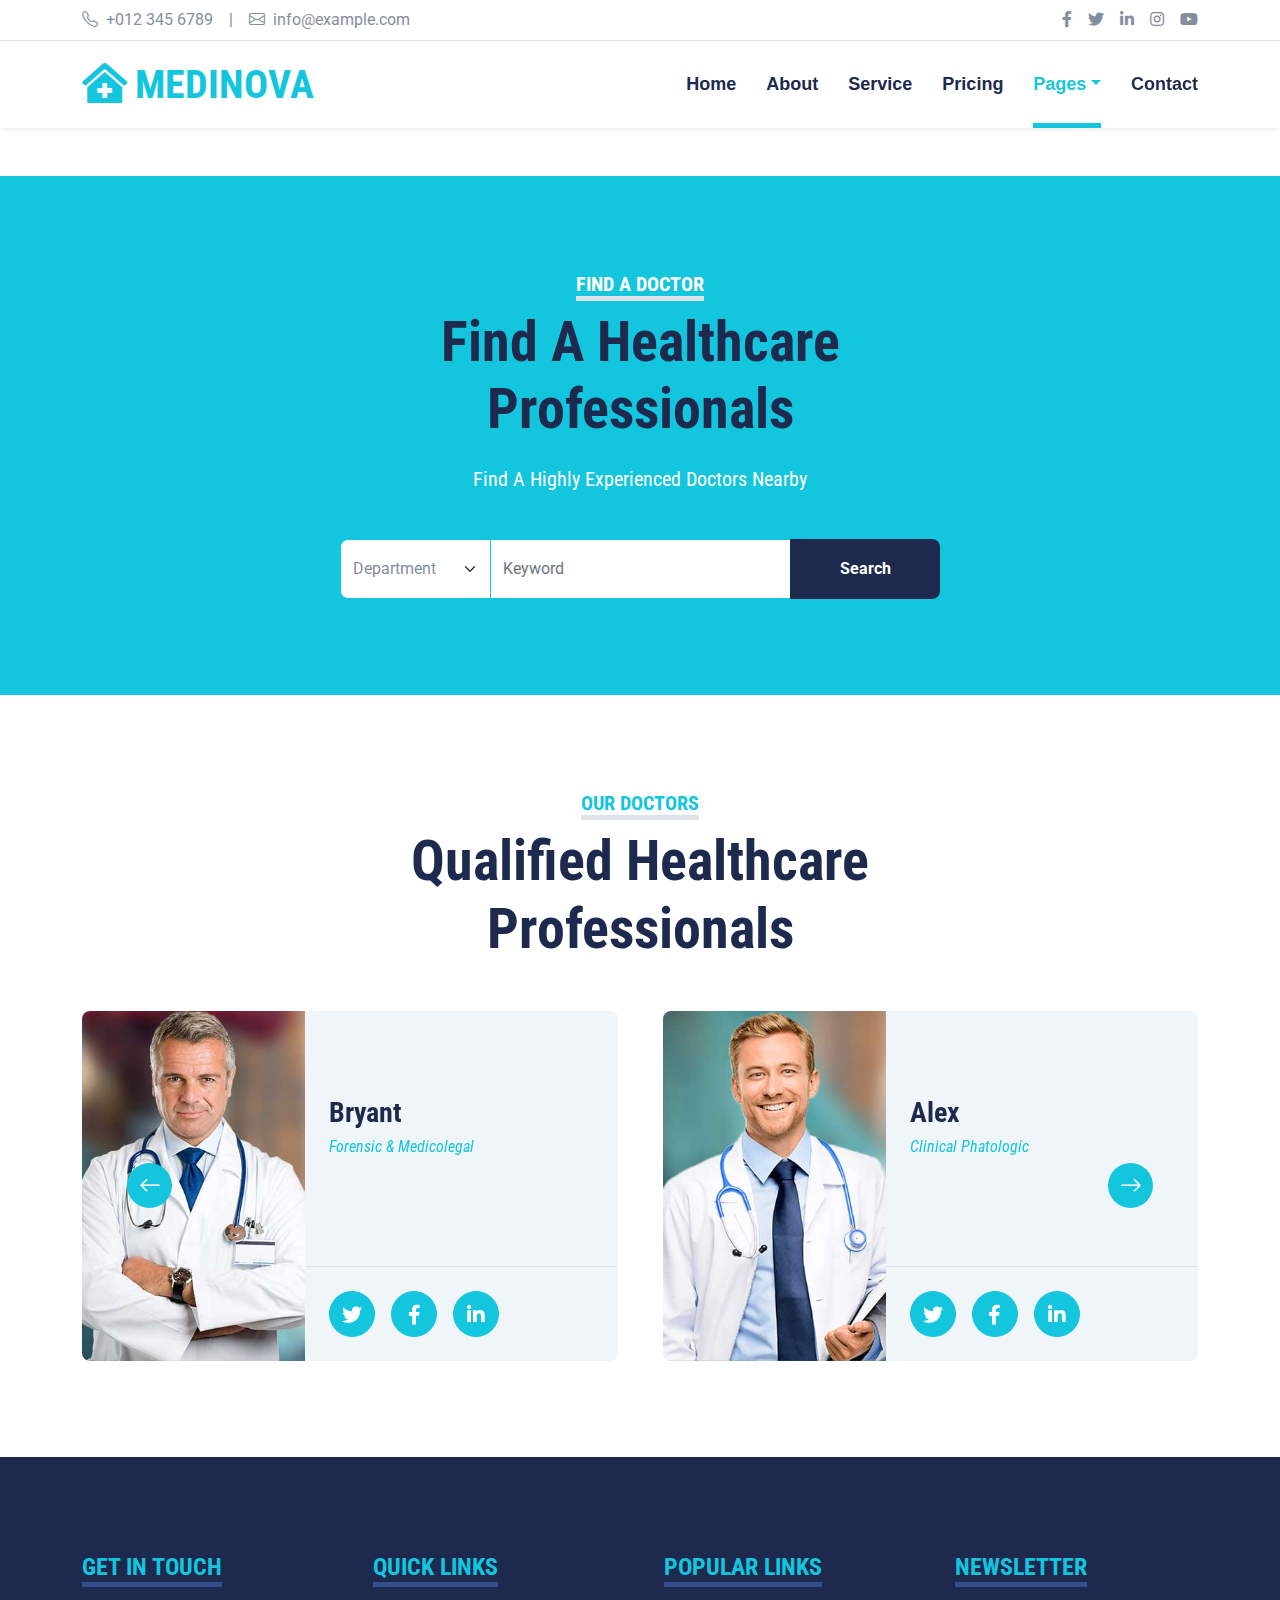
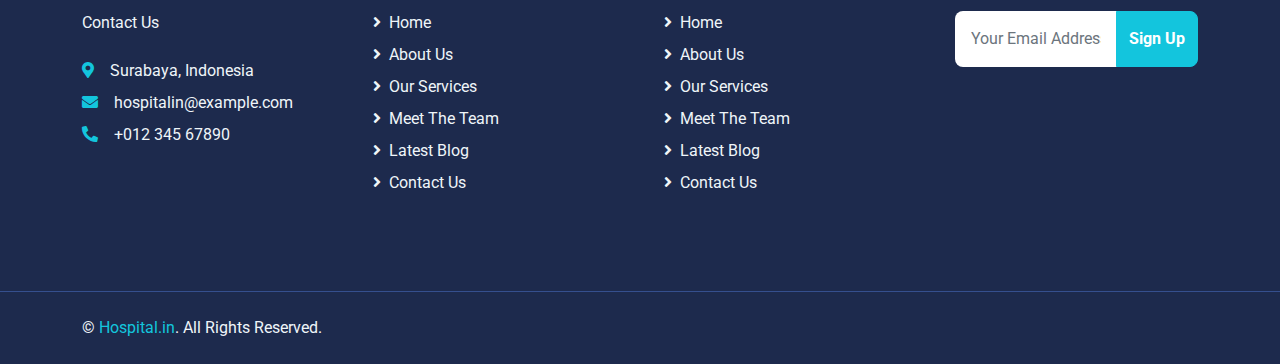
==== search.html @ 18b2effd "Commit" ====
<!DOCTYPE html>
<html lang="en">

<head>
    <meta charset="utf-8">
    <title>Hospital.in</title>
    <meta content="width=device-width, initial-scale=1.0" name="viewport">
    <meta content="Free HTML Templates" name="keywords">
    <meta content="Free HTML Templates" name="description">

    <!-- Favicon -->
    <link href="img/favicon.ico" rel="icon">

    <!-- Google Web Fonts -->
    <link rel="preconnect" href="https://fonts.gstatic.com">
    <link href="https://fonts.googleapis.com/css2?family=Roboto+Condensed:wght@400;700&family=Roboto:wght@400;700&display=swap" rel="stylesheet">  

    <!-- Icon Font Stylesheet -->
    <link href="https://cdnjs.cloudflare.com/ajax/libs/font-awesome/5.15.0/css/all.min.css" rel="stylesheet">
    <link href="https://cdn.jsdelivr.net/npm/bootstrap-icons@1.4.1/font/bootstrap-icons.css" rel="stylesheet">

    <!-- Libraries Stylesheet -->
    <link href="lib/owlcarousel/assets/owl.carousel.min.css" rel="stylesheet">
    <link href="lib/tempusdominus/css/tempusdominus-bootstrap-4.min.css" rel="stylesheet" />

    <!-- Customized Bootstrap Stylesheet -->
    <link href="css/bootstrap.min.css" rel="stylesheet">

    <!-- Template Stylesheet -->
    <link href="css/style.css" rel="stylesheet">
</head>

<body>
    <!-- Topbar Start -->
    <div class="container-fluid py-2 border-bottom d-none d-lg-block">
        <div class="container">
            <div class="row">
                <div class="col-md-6 text-center text-lg-start mb-2 mb-lg-0">
                    <div class="d-inline-flex align-items-center">
                        <a class="text-decoration-none text-body pe-3" href=""><i class="bi bi-telephone me-2"></i>+012 345 6789</a>
                        <span class="text-body">|</span>
                        <a class="text-decoration-none text-body px-3" href=""><i class="bi bi-envelope me-2"></i>info@example.com</a>
                    </div>
                </div>
                <div class="col-md-6 text-center text-lg-end">
                    <div class="d-inline-flex align-items-center">
                        <a class="text-body px-2" href="https://facebook.com/freewebsitecode/">
                            <i class="fab fa-facebook-f"></i>
                        </a>
                        <a class="text-body px-2" href="https://freewebsitecode.com/">
                            <i class="fab fa-twitter"></i>
                        </a>
                        <a class="text-body px-2" href="https://freewebsitecode.com/">
                            <i class="fab fa-linkedin-in"></i>
                        </a>
                        <a class="text-body px-2" href="https://freewebsitecode.com/">
                            <i class="fab fa-instagram"></i>
                        </a>
                        <a class="text-body ps-2" href="https://youtube.com/freewebsitecode/">
                            <i class="fab fa-youtube"></i>
                        </a>
                    </div>
                </div>
            </div>
        </div>
    </div>
    <!-- Topbar End -->


    <!-- Navbar Start -->
    <div class="container-fluid sticky-top bg-white shadow-sm mb-5">
        <div class="container">
            <nav class="navbar navbar-expand-lg bg-white navbar-light py-3 py-lg-0">
                <a href="index.html" class="navbar-brand">
                    <h1 class="m-0 text-uppercase text-primary"><i class="fa fa-clinic-medical me-2"></i>Medinova</h1>
                </a>
                <button class="navbar-toggler" type="button" data-bs-toggle="collapse" data-bs-target="#navbarCollapse">
                    <span class="navbar-toggler-icon"></span>
                </button>
                <div class="collapse navbar-collapse" id="navbarCollapse">
                    <div class="navbar-nav ms-auto py-0">
                        <a href="index.html" class="nav-item nav-link">Home</a>
                        <a href="about.html" class="nav-item nav-link">About</a>
                        <a href="service.html" class="nav-item nav-link">Service</a>
                        <a href="price.html" class="nav-item nav-link">Pricing</a>
                        <div class="nav-item dropdown">
                            <a href="#" class="nav-link dropdown-toggle active" data-bs-toggle="dropdown">Pages</a>
                            <div class="dropdown-menu m-0">
                                <a href="blog.html" class="dropdown-item">Blog Grid</a>
                                <a href="detail.html" class="dropdown-item">Blog Detail</a>
                                <a href="team.html" class="dropdown-item">The Team</a>
                                <a href="testimonial.html" class="dropdown-item">Testimonial</a>
                                <a href="appointment.html" class="dropdown-item">Appointment</a>
                                <a href="search.html" class="dropdown-item active">Search</a>
                            </div>
                        </div>
                        <a href="contact.html" class="nav-item nav-link">Contact</a>
                    </div>
                </div>
            </nav>
        </div>
    </div>
    <!-- Navbar End -->


    <!-- Search Start -->
    <div class="container-fluid bg-primary my-5 py-5">
        <div class="container py-5">
            <div class="text-center mx-auto mb-5" style="max-width: 500px;">
                <h5 class="d-inline-block text-white text-uppercase border-bottom border-5">Find A Doctor</h5>
                <h1 class="display-4 mb-4">Find A Healthcare Professionals</h1>
                <h5 class="text-white fw-normal">Find A Highly Experienced Doctors Nearby</h5>
            </div>
            <div class="mx-auto" style="width: 100%; max-width: 600px;">
                <div class="input-group">
                    <select class="form-select border-primary w-25" style="height: 60px;">
                        <option selected>Department</option>
                        <option value="1">Department 1</option>
                        <option value="2">Department 2</option>
                        <option value="3">Department 3</option>
                    </select>
                    <input type="text" class="form-control border-primary w-50" placeholder="Keyword">
                    <button class="btn btn-dark border-0 w-25">Search</button>
                </div>
            </div>
        </div>
    </div>
    <!-- Search End -->


    <!-- Search Result Start -->
    <div class="container-fluid py-5">
        <div class="container">
            <div class="text-center mx-auto mb-5" style="max-width: 500px;">
                <h5 class="d-inline-block text-primary text-uppercase border-bottom border-5">Our Doctors</h5>
                <h1 class="display-4">Qualified Healthcare Professionals</h1>
            </div>
            <div class="owl-carousel team-carousel position-relative">
                <div class="team-item">
                    <div class="row g-0 bg-light rounded overflow-hidden">
                        <div class="col-12 col-sm-5 h-100">
                            <img class="img-fluid h-100" src="img/team-1.jpg" style="object-fit: cover;">
                        </div>
                        <div class="col-12 col-sm-7 h-100 d-flex flex-column">
                            <div class="mt-auto p-4">
                                <h3>Bryant</h3>
                                <h6 class="fw-normal fst-italic text-primary mb-4">Forensic & Medicolegal</h6>
                            </div>
                            <div class="d-flex mt-auto border-top p-4">
                                <a class="btn btn-lg btn-primary btn-lg-square rounded-circle me-3" href="#"><i class="fab fa-twitter"></i></a>
                                <a class="btn btn-lg btn-primary btn-lg-square rounded-circle me-3" href="#"><i class="fab fa-facebook-f"></i></a>
                                <a class="btn btn-lg btn-primary btn-lg-square rounded-circle" href="#"><i class="fab fa-linkedin-in"></i></a>
                            </div>
                        </div>
                    </div>
                </div>
                <div class="team-item">
                    <div class="row g-0 bg-light rounded overflow-hidden">
                        <div class="col-12 col-sm-5 h-100">
                            <img class="img-fluid h-100" src="img/team-2.jpg" style="object-fit: cover;">
                        </div>
                        <div class="col-12 col-sm-7 h-100 d-flex flex-column">
                            <div class="mt-auto p-4">
                                <h3>Alex</h3>
                                <h6 class="fw-normal fst-italic text-primary mb-4">	Clinical Phatologic</h6>
                            </div>
                            <div class="d-flex mt-auto border-top p-4">
                                <a class="btn btn-lg btn-primary btn-lg-square rounded-circle me-3" href="#"><i class="fab fa-twitter"></i></a>
                                <a class="btn btn-lg btn-primary btn-lg-square rounded-circle me-3" href="#"><i class="fab fa-facebook-f"></i></a>
                                <a class="btn btn-lg btn-primary btn-lg-square rounded-circle" href="#"><i class="fab fa-linkedin-in"></i></a>
                            </div>
                        </div>
                    </div>
                </div>
                <div class="team-item">
                    <div class="row g-0 bg-light rounded overflow-hidden">
                        <div class="col-12 col-sm-5 h-100">
                            <img class="img-fluid h-100" src="img/team-3.jpg" style="object-fit: cover;">
                        </div>
                        <div class="col-12 col-sm-7 h-100 d-flex flex-column">
                            <div class="mt-auto p-4">
                                <h3>Maya</h3>
                                <h6 class="fw-normal fst-italic text-primary mb-4">Cardiology Specialist</h6>
                            </div>
                            <div class="d-flex mt-auto border-top p-4">
                                <a class="btn btn-lg btn-primary btn-lg-square rounded-circle me-3" href="#"><i class="fab fa-twitter"></i></a>
                                <a class="btn btn-lg btn-primary btn-lg-square rounded-circle me-3" href="#"><i class="fab fa-facebook-f"></i></a>
                                <a class="btn btn-lg btn-primary btn-lg-square rounded-circle" href="#"><i class="fab fa-linkedin-in"></i></a>
                            </div>
                        </div>
                    </div>
                </div>
            </div>
        </div>
    </div>
    <!-- Team End -->


    <!-- Footer Start -->
    <div class="container-fluid bg-dark text-light mt-5 py-5">
        <div class="container py-5">
            <div class="row g-5">
                <div class="col-lg-3 col-md-6">
                    <h4 class="d-inline-block text-primary text-uppercase border-bottom border-5 border-secondary mb-4">Get In Touch</h4>
                    <p class="mb-4">Contact Us</p>
                    <p class="mb-2"><i class="fa fa-map-marker-alt text-primary me-3"></i>Surabaya, Indonesia</p>
                    <p class="mb-2"><i class="fa fa-envelope text-primary me-3"></i>hospitalin@example.com</p>
                    <p class="mb-0"><i class="fa fa-phone-alt text-primary me-3"></i>+012 345 67890</p>
                </div>
                <div class="col-lg-3 col-md-6">
                    <h4 class="d-inline-block text-primary text-uppercase border-bottom border-5 border-secondary mb-4">Quick Links</h4>
                    <div class="d-flex flex-column justify-content-start">
                        <a class="text-light mb-2" href="#"><i class="fa fa-angle-right me-2"></i>Home</a>
                        <a class="text-light mb-2" href="#"><i class="fa fa-angle-right me-2"></i>About Us</a>
                        <a class="text-light mb-2" href="#"><i class="fa fa-angle-right me-2"></i>Our Services</a>
                        <a class="text-light mb-2" href="#"><i class="fa fa-angle-right me-2"></i>Meet The Team</a>
                        <a class="text-light mb-2" href="#"><i class="fa fa-angle-right me-2"></i>Latest Blog</a>
                        <a class="text-light" href="#"><i class="fa fa-angle-right me-2"></i>Contact Us</a>
                    </div>
                </div>
                <div class="col-lg-3 col-md-6">
                    <h4 class="d-inline-block text-primary text-uppercase border-bottom border-5 border-secondary mb-4">Popular Links</h4>
                    <div class="d-flex flex-column justify-content-start">
                        <a class="text-light mb-2" href="#"><i class="fa fa-angle-right me-2"></i>Home</a>
                        <a class="text-light mb-2" href="#"><i class="fa fa-angle-right me-2"></i>About Us</a>
                        <a class="text-light mb-2" href="#"><i class="fa fa-angle-right me-2"></i>Our Services</a>
                        <a class="text-light mb-2" href="#"><i class="fa fa-angle-right me-2"></i>Meet The Team</a>
                        <a class="text-light mb-2" href="#"><i class="fa fa-angle-right me-2"></i>Latest Blog</a>
                        <a class="text-light" href="#"><i class="fa fa-angle-right me-2"></i>Contact Us</a>
                    </div>
                </div>
                <div class="col-lg-3 col-md-6">
                    <h4 class="d-inline-block text-primary text-uppercase border-bottom border-5 border-secondary mb-4">Newsletter</h4>
                    <form action="">
                        <div class="input-group">
                            <input type="text" class="form-control p-3 border-0" placeholder="Your Email Address">
                            <button class="btn btn-primary">Sign Up</button>
                        </div>
                    </form>
                </div>
            </div>
        </div>
    </div>
    <div class="container-fluid bg-dark text-light border-top border-secondary py-4">
        <div class="container">
            <div class="row g-5">
                <div class="col-md-6 text-center text-md-start">
                    <p class="mb-md-0">&copy; <a class="text-primary" href="#">Hospital.in</a>. All Rights Reserved.</p>
                </div>
            </div>
        </div>
    </div>
    <!-- Footer End -->


    <!-- Back to Top -->
    <a href="#" class="btn btn-lg btn-primary btn-lg-square back-to-top"><i class="bi bi-arrow-up"></i></a>


    <!-- JavaScript Libraries -->
    <script src="https://code.jquery.com/jquery-3.4.1.min.js"></script>
    <script src="https://cdn.jsdelivr.net/npm/bootstrap@5.0.0/dist/js/bootstrap.bundle.min.js"></script>
    <script src="lib/easing/easing.min.js"></script>
    <script src="lib/waypoints/waypoints.min.js"></script>
    <script src="lib/owlcarousel/owl.carousel.min.js"></script>
    <script src="lib/tempusdominus/js/moment.min.js"></script>
    <script src="lib/tempusdominus/js/moment-timezone.min.js"></script>
    <script src="lib/tempusdominus/js/tempusdominus-bootstrap-4.min.js"></script>

    <!-- Template Javascript -->
    <script src="js/main.js"></script>
</body>

</html>
---- css/style.css ----
/********** Template CSS **********/
:root {
    --primary: #13C5DD;
    --secondary: #354F8E;
    --light: #EFF5F9;
    --dark: #1D2A4D;
}

.btn {
    font-weight: 700;
    transition: .5s;
}

.btn:hover {
    -webkit-box-shadow: 0 8px 6px -6px #555555;
    -moz-box-shadow: 0 8px 6px -6px #555555;
    box-shadow: 0 8px 6px -6px #555555;
}

.btn-primary {
    color: #FFFFFF;
}

.btn-square {
    width: 36px;
    height: 36px;
}

.btn-sm-square {
    width: 28px;
    height: 28px;
}

.btn-lg-square {
    width: 46px;
    height: 46px;
}

.btn-square,
.btn-sm-square,
.btn-lg-square {
    padding-left: 0;
    padding-right: 0;
    text-align: center;
}

.back-to-top {
    position: fixed;
    display: none;
    right: 30px;
    bottom: 0;
    border-radius: 50% 50% 0 0;
    z-index: 99;
}

.navbar-light .navbar-nav .nav-link {
    font-family: 'Jost', sans-serif;
    position: relative;
    margin-left: 30px;
    padding: 30px 0;
    font-size: 18px;
    font-weight: 700;
    color: var(--dark);
    outline: none;
    transition: .5s;
}

.navbar-light .navbar-nav .nav-link:hover,
.navbar-light .navbar-nav .nav-link.active {
    color: var(--primary);
}

@media (min-width: 992px) {
    .navbar-light .navbar-nav .nav-link::before {
        position: absolute;
        content: "";
        width: 0;
        height: 5px;
        bottom: 0;
        left: 50%;
        background: var(--primary);
        transition: .5s;
    }

    .navbar-light .navbar-nav .nav-link:hover::before,
    .navbar-light .navbar-nav .nav-link.active::before {
        width: 100%;
        left: 0;
    }
}

@media (max-width: 991.98px) {
    .navbar-light .navbar-nav .nav-link  {
        margin-left: 0;
        padding: 10px 0;
    }
}

.hero-header {
    background: url(../img/hero.jpg) top right no-repeat;
    background-size: cover;
}

.service-item {
    position: relative;
    height: 350px;
    padding: 0 30px;
    transition: .5s;
}

.service-item .service-icon {
    width: 150px;
    height: 100px;
    display: flex;
    align-items: center;
    justify-content: center;
    background: var(--primary);
    border-radius: 50%;
    transform: rotate(-14deg);
}

.service-item .service-icon i {
    transform: rotate(15deg);
}

.service-item a.btn {
    position: absolute;
    width: 60px;
    bottom: -48px;
    left: 50%;
    margin-left: -30px;
    opacity: 0;
}

.service-item:hover a.btn {
    bottom: -24px;
    opacity: 1;
}

.price-carousel::after {
    position: absolute;
    content: "";
    width: 100%;
    height: 50%;
    bottom: 0;
    left: 0;
    background: var(--primary);
    border-radius: 8px 8px 50% 50%;
    z-index: -1;
}

.price-carousel .owl-nav {
    margin-top: 35px;
    width: 100%;
    text-align: center;
    display: flex;
    justify-content: center;
}

.price-carousel .owl-nav .owl-prev,
.price-carousel .owl-nav .owl-next{
    position: relative;
    margin: 0 5px;
    width: 45px;
    height: 45px;
    display: flex;
    align-items: center;
    justify-content: center;
    color: var(--primary);
    background: #FFFFFF;
    font-size: 22px;
    border-radius: 45px;
    transition: .5s;
}

.price-carousel .owl-nav .owl-prev:hover,
.price-carousel .owl-nav .owl-next:hover {
    color: var(--dark);
}

@media (min-width: 576px) {
    .team-item .row {
        height: 350px;
    }
}


.team-carousel .owl-nav {
    position: absolute;
    padding: 0 45px;
    width: 100%;
    height: 45px;
    top: calc(50% - 22.5px);
    left: 0;
    display: flex;
    justify-content: space-between;
}

.team-carousel .owl-nav .owl-prev,
.team-carousel .owl-nav .owl-next {
    position: relative;
    width: 45px;
    height: 45px;
    display: flex;
    align-items: center;
    justify-content: center;
    color: #FFFFFF;
    background: var(--primary);
    border-radius: 45px;
    font-size: 22px;
    transition: .5s;
}

.team-carousel .owl-nav .owl-prev:hover,
.team-carousel .owl-nav .owl-next:hover {
    background: var(--dark);
}

.testimonial-carousel .owl-dots {
    margin-top: 15px;
    display: flex;
    align-items: center;
    justify-content: center;
}

.testimonial-carousel .owl-dot {
    position: relative;
    display: inline-block;
    margin: 0 5px;
    width: 20px;
    height: 20px;
    background: var(--light);
    border: 2px solid var(--primary);
    border-radius: 20px;
    transition: .5s;
}

.testimonial-carousel .owl-dot.active {
    width: 40px;
    height: 40px;
    background: var(--primary);
}

.testimonial-carousel .owl-item img {
    width: 150px;
    height: 150px;
}
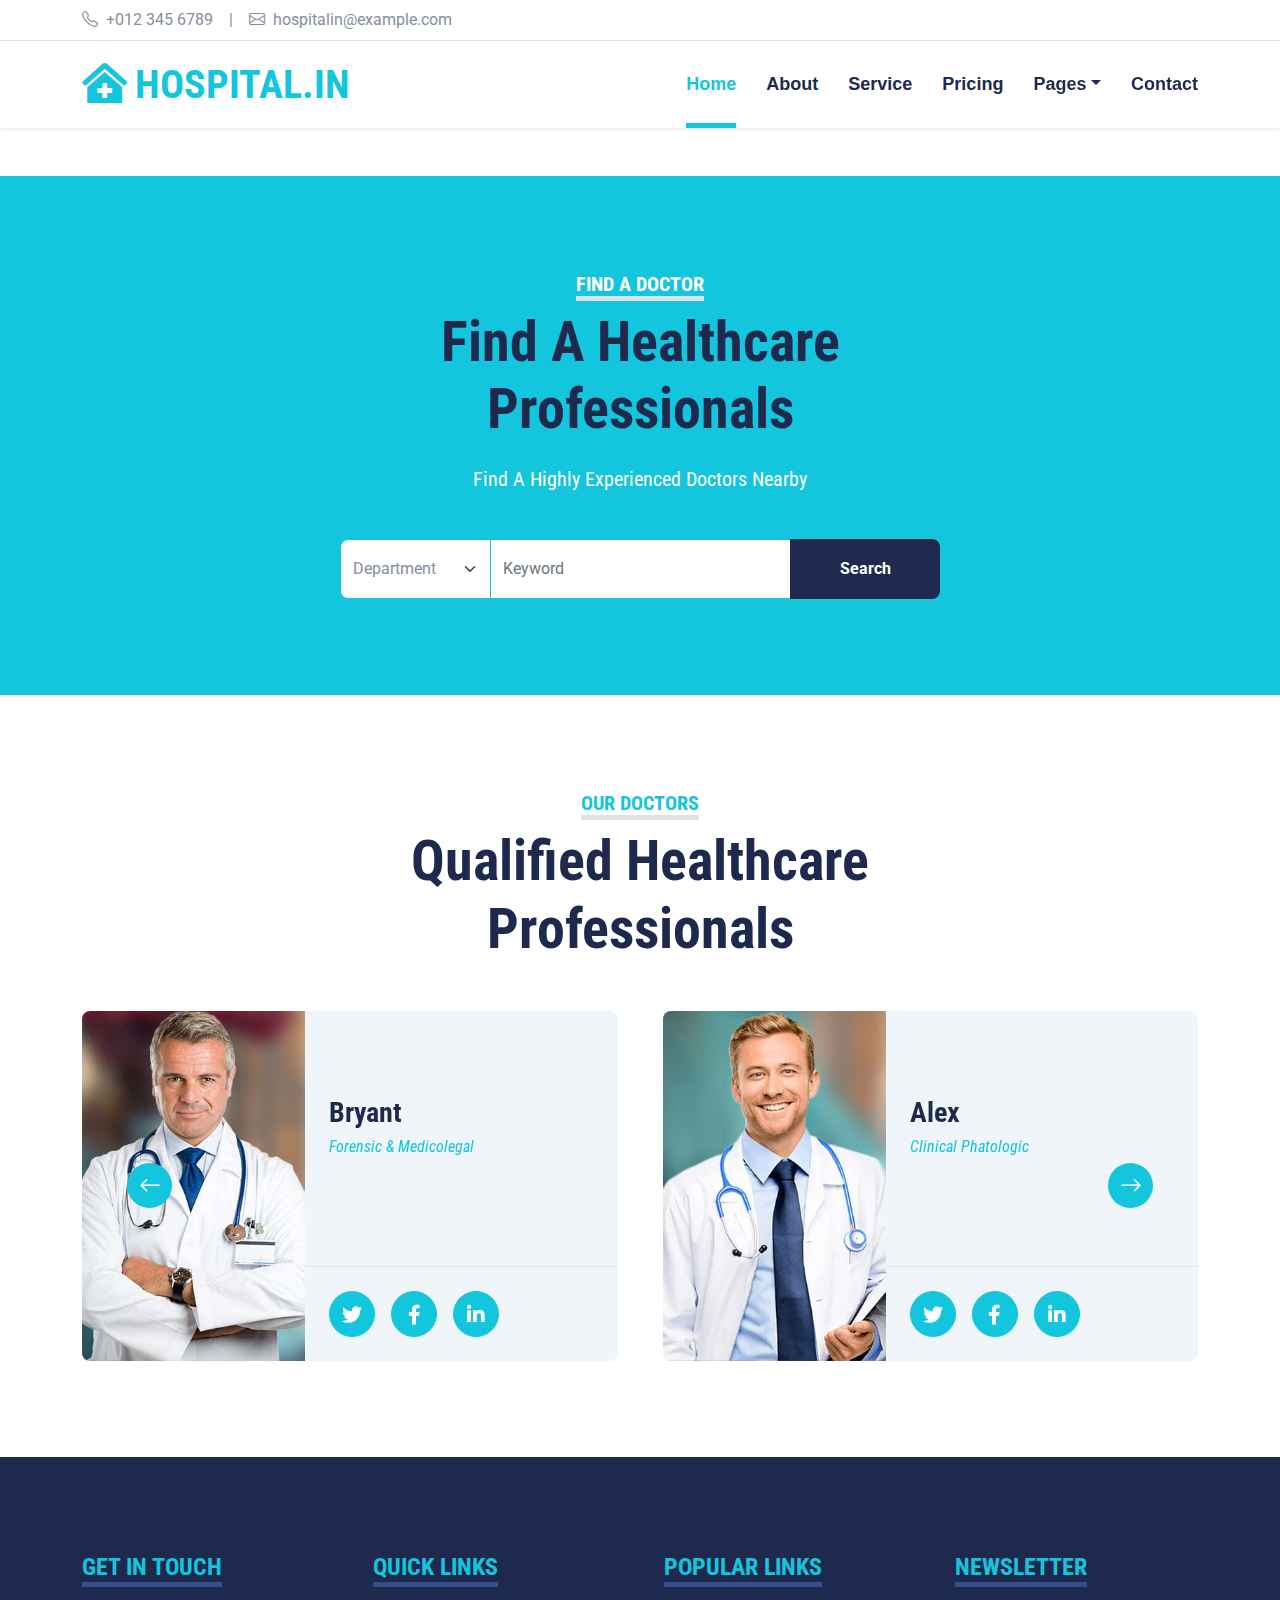
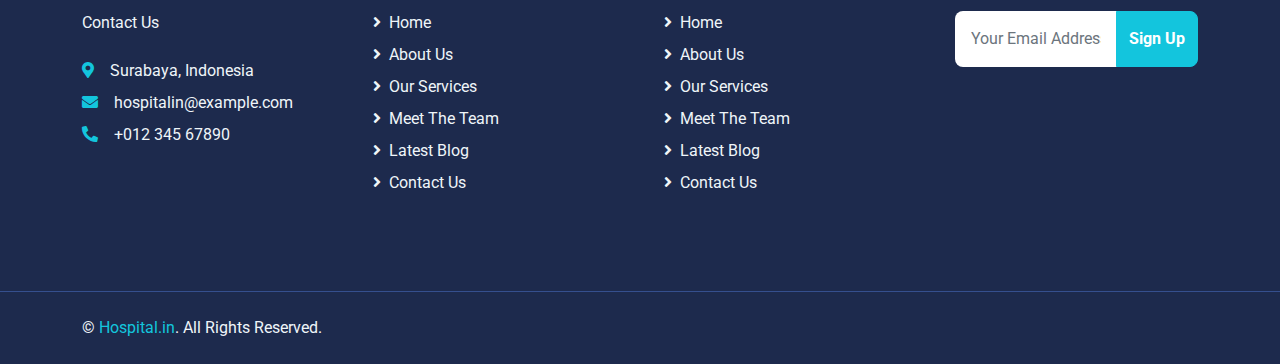
==== commit 84e0a450: "Commit" ====
--- a/search.html
+++ b/search.html
@@ -39,26 +39,7 @@
                     <div class="d-inline-flex align-items-center">
                         <a class="text-decoration-none text-body pe-3" href=""><i class="bi bi-telephone me-2"></i>+012 345 6789</a>
                         <span class="text-body">|</span>
-                        <a class="text-decoration-none text-body px-3" href=""><i class="bi bi-envelope me-2"></i>info@example.com</a>
-                    </div>
-                </div>
-                <div class="col-md-6 text-center text-lg-end">
-                    <div class="d-inline-flex align-items-center">
-                        <a class="text-body px-2" href="https://facebook.com/freewebsitecode/">
-                            <i class="fab fa-facebook-f"></i>
-                        </a>
-                        <a class="text-body px-2" href="https://freewebsitecode.com/">
-                            <i class="fab fa-twitter"></i>
-                        </a>
-                        <a class="text-body px-2" href="https://freewebsitecode.com/">
-                            <i class="fab fa-linkedin-in"></i>
-                        </a>
-                        <a class="text-body px-2" href="https://freewebsitecode.com/">
-                            <i class="fab fa-instagram"></i>
-                        </a>
-                        <a class="text-body ps-2" href="https://youtube.com/freewebsitecode/">
-                            <i class="fab fa-youtube"></i>
-                        </a>
+                        <a class="text-decoration-none text-body px-3" href=""><i class="bi bi-envelope me-2"></i>hospitalin@example.com</a>
                     </div>
                 </div>
             </div>
@@ -66,32 +47,31 @@
     </div>
     <!-- Topbar End -->
 
-
     <!-- Navbar Start -->
-    <div class="container-fluid sticky-top bg-white shadow-sm mb-5">
+    <div class="container-fluid sticky-top bg-white shadow-sm">
         <div class="container">
             <nav class="navbar navbar-expand-lg bg-white navbar-light py-3 py-lg-0">
                 <a href="index.html" class="navbar-brand">
-                    <h1 class="m-0 text-uppercase text-primary"><i class="fa fa-clinic-medical me-2"></i>Medinova</h1>
+                    <h1 class="m-0 text-uppercase text-primary"><i class="fa fa-clinic-medical me-2"></i>Hospital.in</h1>
                 </a>
                 <button class="navbar-toggler" type="button" data-bs-toggle="collapse" data-bs-target="#navbarCollapse">
                     <span class="navbar-toggler-icon"></span>
                 </button>
                 <div class="collapse navbar-collapse" id="navbarCollapse">
                     <div class="navbar-nav ms-auto py-0">
-                        <a href="index.html" class="nav-item nav-link">Home</a>
+                        <a href="index.html" class="nav-item nav-link active">Home</a>
                         <a href="about.html" class="nav-item nav-link">About</a>
                         <a href="service.html" class="nav-item nav-link">Service</a>
                         <a href="price.html" class="nav-item nav-link">Pricing</a>
                         <div class="nav-item dropdown">
-                            <a href="#" class="nav-link dropdown-toggle active" data-bs-toggle="dropdown">Pages</a>
+                            <a href="#" class="nav-link dropdown-toggle" data-bs-toggle="dropdown">Pages</a>
                             <div class="dropdown-menu m-0">
                                 <a href="blog.html" class="dropdown-item">Blog Grid</a>
                                 <a href="detail.html" class="dropdown-item">Blog Detail</a>
                                 <a href="team.html" class="dropdown-item">The Team</a>
                                 <a href="testimonial.html" class="dropdown-item">Testimonial</a>
                                 <a href="appointment.html" class="dropdown-item">Appointment</a>
-                                <a href="search.html" class="dropdown-item active">Search</a>
+                                <a href="search.html" class="dropdown-item">Search</a>
                             </div>
                         </div>
                         <a href="contact.html" class="nav-item nav-link">Contact</a>
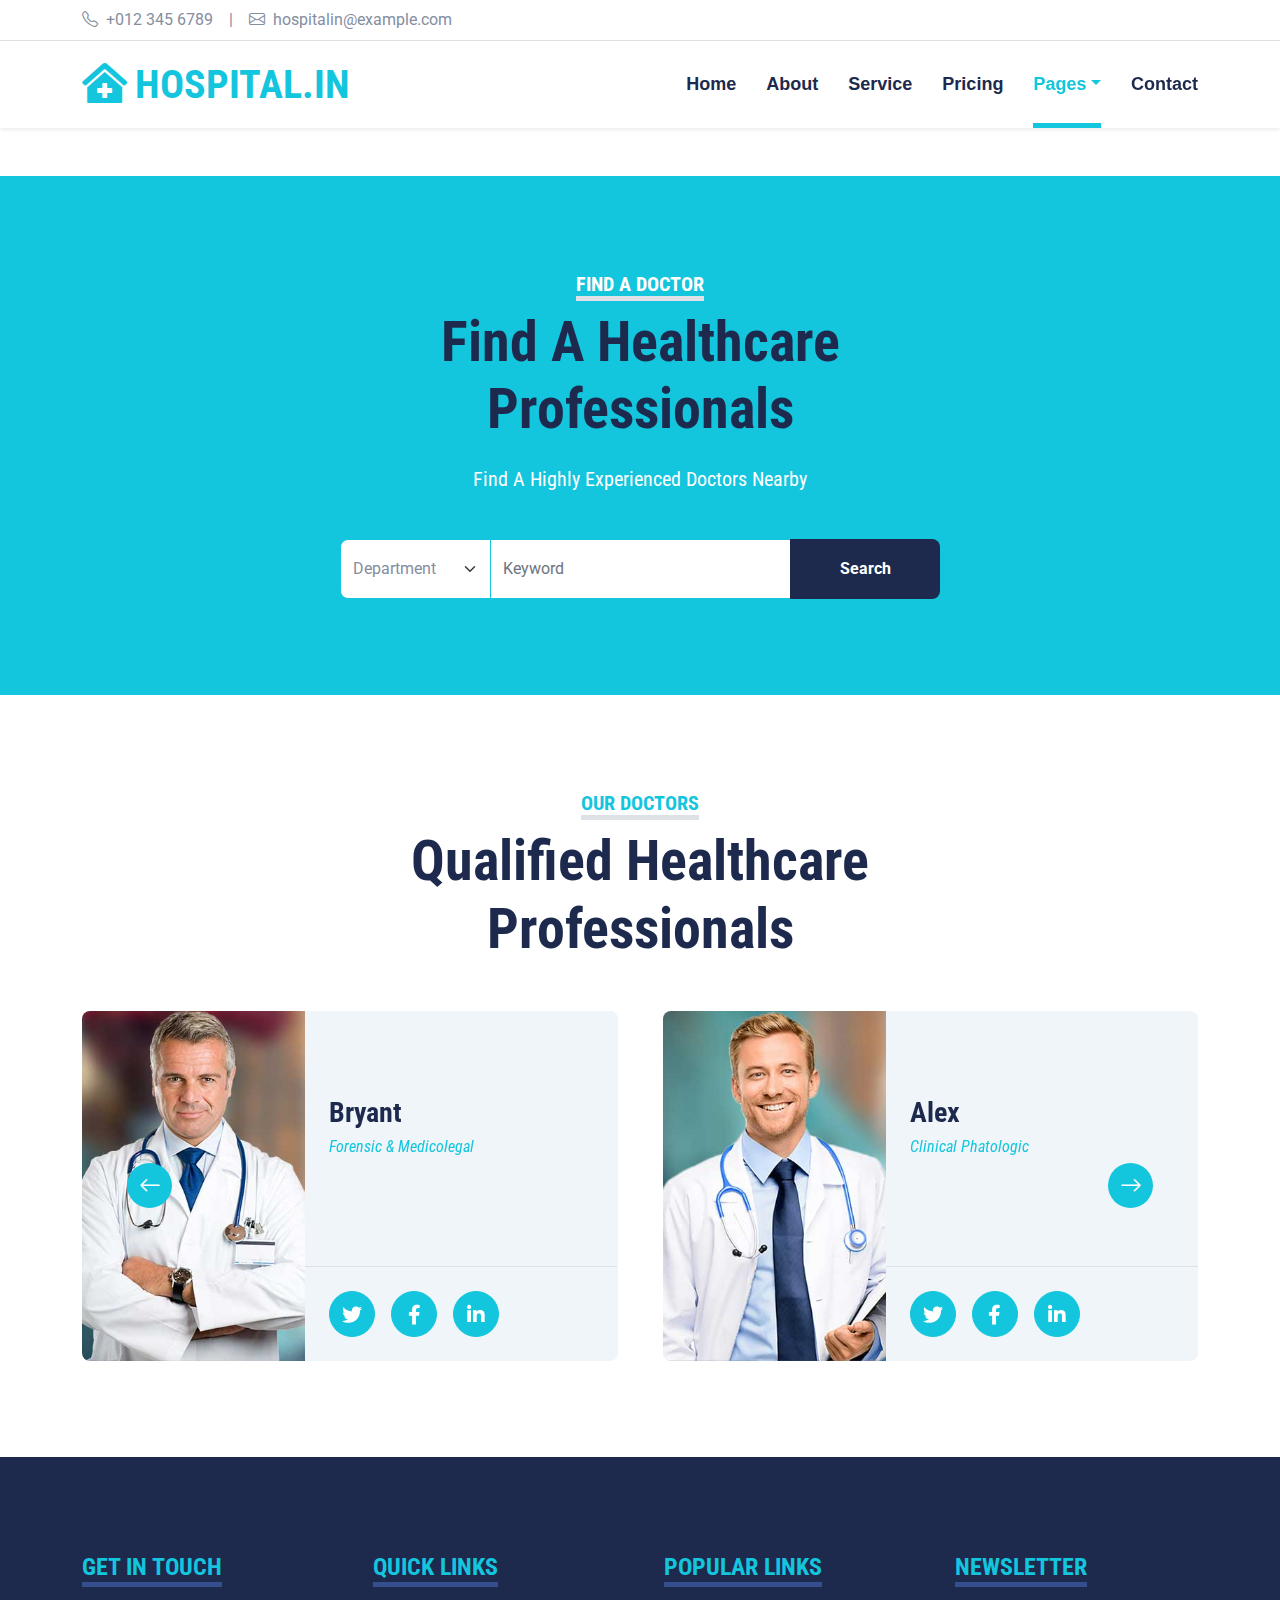
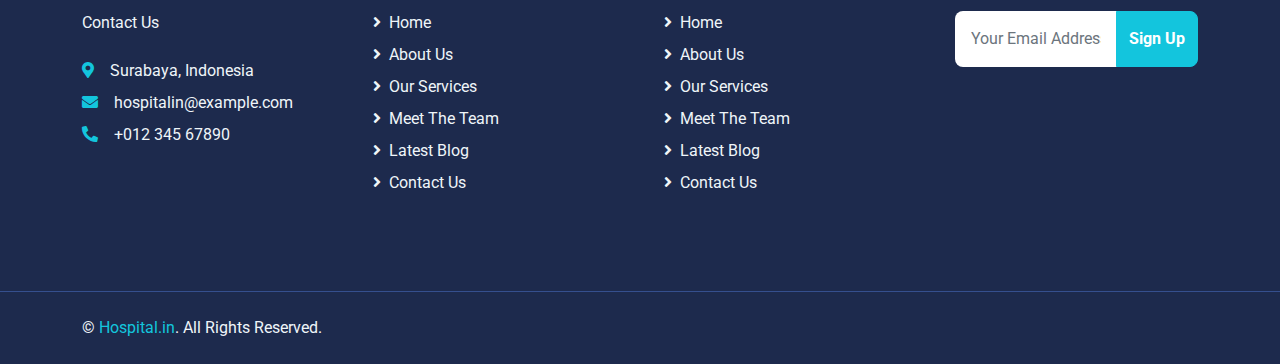
==== commit 136d4ebe: "Commit" ====
--- a/search.html
+++ b/search.html
@@ -59,19 +59,19 @@
                 </button>
                 <div class="collapse navbar-collapse" id="navbarCollapse">
                     <div class="navbar-nav ms-auto py-0">
-                        <a href="index.html" class="nav-item nav-link active">Home</a>
+                        <a href="index.html" class="nav-item nav-link">Home</a>
                         <a href="about.html" class="nav-item nav-link">About</a>
                         <a href="service.html" class="nav-item nav-link">Service</a>
                         <a href="price.html" class="nav-item nav-link">Pricing</a>
                         <div class="nav-item dropdown">
-                            <a href="#" class="nav-link dropdown-toggle" data-bs-toggle="dropdown">Pages</a>
+                            <a href="#" class="nav-link dropdown-toggle active" data-bs-toggle="dropdown">Pages</a>
                             <div class="dropdown-menu m-0">
                                 <a href="blog.html" class="dropdown-item">Blog Grid</a>
                                 <a href="detail.html" class="dropdown-item">Blog Detail</a>
                                 <a href="team.html" class="dropdown-item">The Team</a>
                                 <a href="testimonial.html" class="dropdown-item">Testimonial</a>
                                 <a href="appointment.html" class="dropdown-item">Appointment</a>
-                                <a href="search.html" class="dropdown-item">Search</a>
+                                <a href="search.html" class="dropdown-item active">Search</a>
                             </div>
                         </div>
                         <a href="contact.html" class="nav-item nav-link">Contact</a>
